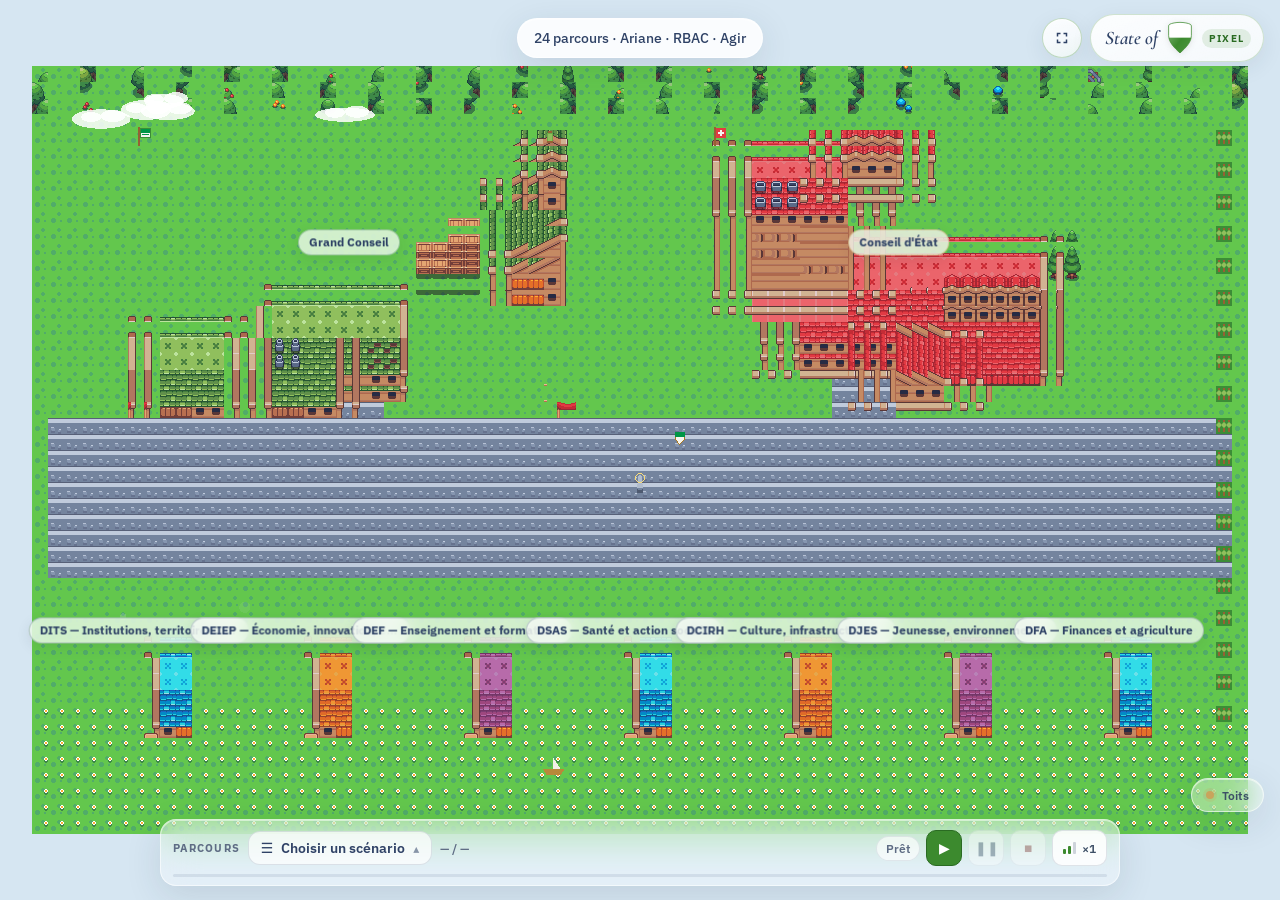
==== pixel/index.html @ 64fe31a9 "feat: State of VD Sunnyside fork — dual-LOD compose + UX customs Fork conceptuel du projet principal" ====
<!DOCTYPE html>
<html lang="fr">
<head>
  <meta charset="utf-8" />
  <meta name="viewport" content="width=device-width, initial-scale=1" />
  <meta http-equiv="Cache-Control" content="no-store, no-cache, must-revalidate, max-age=0" />
  <title>State of — Place du Château (pixel)</title>
  <meta name="description" content="Simulation institutionnelle vaudoise — plan d’architecte pixel, UX Mode Parcours." />
  <meta name="theme-color" content="#d6e6f2" />
  <link rel="icon" href="assets/blason-vaud.svg" type="image/svg+xml" />
  <link rel="preconnect" href="https://fonts.googleapis.com" />
  <link rel="preconnect" href="https://fonts.gstatic.com" crossorigin />
  <link href="https://fonts.googleapis.com/css2?family=Cormorant+Garamond:ital,wght@0,500;0,600;1,500;1,600&family=IBM+Plex+Sans:wght@400;500;600&display=swap" rel="stylesheet" />
  <link rel="stylesheet" href="style.css" />
</head>
<body>
  <div id="sovd-root" class="sovd-root">
    <div id="boot" class="boot" aria-live="polite">
      <div class="boot__inner">
        <img src="assets/blason-vaud.svg" width="44" height="52" alt="" />
        <p class="boot__title"><em>State of</em> <span>pixel</span></p>
        <p class="boot__sub" id="boot-sub">Place du Château · plan d’architecte animé</p>
        <p class="boot__hint" id="boot-hint">Chargement des modules…</p>
        <div class="boot__bar" id="boot-bar"><i></i></div>
      </div>
    </div>

    <div id="game-host" class="game-host" aria-label="Carte interactive"></div>

    <!-- Chrome haut-droite (glass) -->
    <div id="sovd-chrome" class="chrome" role="group" aria-label="State of">
      <button type="button" id="sovd-fs" class="chrome-btn" title="Plein écran" aria-label="Plein écran" aria-pressed="false">
        <svg viewBox="0 0 24 24" width="18" height="18" aria-hidden="true"><path fill="currentColor" d="M7 14H5v5h5v-2H7v-3zm-2-4h2V7h3V5H5v5zm12 7h-3v2h5v-5h-2v3zM14 5v2h3v3h2V5h-5z"/></svg>
      </button>
      <div class="brand" title="State of — Canton de Vaud">
        <em>State of</em>
        <img src="assets/blason-vaud.svg" width="28" height="34" alt="" draggable="false" />
        <span class="brand__tag">pixel</span>
      </div>
    </div>

    <!-- LOD chip -->
    <div id="lod-chip" class="lod-chip" aria-live="polite" title="Niveau de détail selon le zoom">
      <span class="lod-chip__dot" aria-hidden="true"></span>
      <span id="lod-label">Toits</span>
    </div>

    <!-- Fiche contextuelle (hover/clic) — glass -->
    <div id="inspector" class="inspector" hidden>
      <button type="button" class="inspector__close" id="inspector-close" aria-label="Fermer">×</button>
      <div class="inspector__badge" id="inspector-badge"></div>
      <h2 id="inspector-title" class="inspector__title"></h2>
      <p id="inspector-sub" class="inspector__sub"></p>
      <p id="inspector-body" class="inspector__body"></p>
      <ul id="inspector-rooms" class="inspector__rooms" hidden></ul>
    </div>

    <!-- Card étape (près du bas, au-dessus de la barre) -->
    <div id="step-card" class="step-card" hidden>
      <div class="step-card__kicker" id="step-kicker">Étape</div>
      <h2 id="step-title" class="step-card__title">—</h2>
      <p id="step-body" class="step-card__body"></p>
      <div class="step-card__timer" aria-hidden="true">
        <svg viewBox="0 0 36 36"><circle cx="18" cy="18" r="15" class="ring-bg"/><circle cx="18" cy="18" r="15" class="ring-fg" id="step-ring"/></svg>
      </div>
    </div>

    <!-- Mode Parcours — barre bas glass + drawer (aligné main) -->
    <div id="flow-hud" class="flow-hud" role="region" aria-label="Mode Parcours">
      <div class="sp-bar" role="toolbar" aria-label="Parcours">
        <div class="sp-bar-left">
          <span class="sp-scen-kicker">Parcours</span>
          <button type="button" class="sp-drawer-btn" id="sp-drawer-btn" aria-expanded="false" aria-controls="sp-drawer" title="Choisir un scénario">
            <span class="sp-drawer-ico" aria-hidden="true">☰</span>
            <span class="sp-scen-label" id="sp-scen-label">Choisir un scénario</span>
            <span class="sp-chev" aria-hidden="true">▴</span>
          </button>
          <span class="sp-step-count" id="sp-step-count" title="Étape courante">— / —</span>
        </div>
        <div class="sp-bar-right">
          <div class="sp-transport" role="group" aria-label="Lecture">
            <span class="sp-state-pill" id="sp-state-pill" aria-live="polite">Prêt</span>
            <button type="button" id="sp-play" class="sp-btn primary" title="Lecture">▶</button>
            <button type="button" id="sp-pause" class="sp-btn" title="Pause" disabled>❚❚</button>
            <button type="button" id="sp-stop" class="sp-btn stop" title="Arrêter" disabled>■</button>
            <button type="button" id="sp-speed" class="sp-speed-btn" title="Vitesse ×1" data-speed-i="1">
              <span class="sp-speed-bars" aria-hidden="true"><i class="on"></i><i class="on"></i><i></i></span>
              <span class="sp-speed-lab">×1</span>
            </button>
          </div>
        </div>
      </div>
      <div class="sp-rail" aria-hidden="true"><i id="sp-fill"></i></div>
      <div class="sp-drawer-stack" id="sp-drawer-stack" hidden>
        <div class="sp-drawer" id="sp-drawer" role="dialog" aria-label="Scénarios" tabindex="-1">
          <div class="sp-drawer-head">
            <span>Scénarios · par entrée</span>
            <button type="button" class="sp-drawer-close" id="sp-drawer-close" title="Fermer">✕</button>
          </div>
          <div class="sp-drawer-list" id="sp-picker"></div>
          <p class="sp-drawer-hint">24 parcours (catalogue main) · molette = plans · clic = fiche RBAC</p>
        </div>
      </div>
    </div>

    <div id="toast" class="toast" hidden></div>
  </div>

  <script src="vendor/pixi.min.js"></script>
  <script type="module">
    // Import dynamique : toute erreur de graphe de modules s'affiche sur le boot
    // (sinon écran figé « Place du Château… » sans message).
    const sub = document.getElementById("boot-sub");
    const hint = document.getElementById("boot-hint");
    const bar = document.getElementById("boot-bar");
    try {
      await import("./app.js");
    } catch (e) {
      console.error("[pixel] load failed", e);
      if (bar) bar.hidden = true;
      if (sub) {
        sub.textContent = "Erreur de chargement";
        sub.classList.add("is-error");
      }
      if (hint) {
        hint.classList.add("is-error");
        const msg = (e && (e.message || String(e))) || "module inconnu";
        const wrongServer =
          /Failed to fetch|404|error loading dynamically imported module|NetworkError/i.test(
            msg
          );
        hint.innerHTML = wrongServer
          ? `<strong>Modules métier inaccessibles.</strong><br/>
             Relancez depuis le dossier pixel&nbsp;:<br/>
             <code>python serve.py 8771</code><br/>
             puis ouvrez<br/>
             <code>http://127.0.0.1:8771/pixel/</code><br/>
             <span class="boot__detail">${msg}</span>`
          : `<span class="boot__detail">${msg}</span><br/>Voir la console (F12).`;
      }
    }
  </script>
</body>
</html>
---- pixel/style.css ----
/* State of VD Pixel — glass HUD (aligné main Mode Parcours) */
:root {
  --ink: #2f4266;
  --ink-soft: #3d4f66;
  --muted: #5e6c84;
  --green: #3c8a2e;
  --green-deep: #2a6b22;
  --gold: #c9a45c;
  --glass: rgba(255, 255, 255, 0.38);
  --glass-border: rgba(255, 255, 255, 0.58);
  --glass-shadow: 0 10px 36px rgba(36, 48, 63, 0.12),
    inset 0 1px 0 rgba(255, 255, 255, 0.5);
  --radius: 16px;
  --font: "IBM Plex Sans", "Segoe UI", system-ui, sans-serif;
  --display: "Cormorant Garamond", Georgia, serif;
  --ease: cubic-bezier(0.22, 1, 0.36, 1);
  --ease-out: cubic-bezier(0.16, 1, 0.3, 1);
}

*,
*::before,
*::after {
  box-sizing: border-box;
}

html,
body {
  margin: 0;
  height: 100%;
  overflow: hidden;
  font-family: var(--font);
  color: var(--ink);
  background: #d6e6f2;
}

.sovd-root {
  position: relative;
  width: 100%;
  height: 100%;
  overflow: hidden;
  background: #d6e6f2;
  isolation: isolate;
}
.sovd-root.is-fs-fake,
.sovd-root:fullscreen {
  position: fixed;
  inset: 0;
  z-index: 9999;
  width: 100vw !important;
  height: 100vh !important;
}

.game-host {
  position: absolute;
  inset: 0;
  z-index: 1;
}
.game-host canvas {
  display: block;
  width: 100% !important;
  height: 100% !important;
  image-rendering: pixelated;
  image-rendering: crisp-edges;
}

/* ── Boot ── */
.boot {
  position: absolute;
  inset: 0;
  z-index: 50;
  display: grid;
  place-items: center;
  background: linear-gradient(160deg, #e8f1f8 0%, #d6e6f2 55%, #c8dcec 100%);
  transition: opacity 0.7s var(--ease), visibility 0.7s;
}
.boot.is-done {
  opacity: 0;
  visibility: hidden;
  pointer-events: none;
}
.boot__inner {
  text-align: center;
  color: var(--ink);
}
.boot__inner img {
  filter: drop-shadow(0 4px 12px rgba(60, 138, 46, 0.2));
  margin-bottom: 12px;
}
.boot__title {
  margin: 0;
  font-size: 1.75rem;
  letter-spacing: 0.02em;
}
.boot__title em {
  font-family: var(--display);
  font-style: italic;
  font-weight: 600;
}
.boot__title span {
  margin-left: 8px;
  font-size: 0.7rem;
  font-weight: 600;
  letter-spacing: 0.14em;
  text-transform: uppercase;
  color: var(--green-deep);
  vertical-align: middle;
  border: 1px solid rgba(60, 138, 46, 0.35);
  padding: 3px 8px;
  border-radius: 999px;
  background: rgba(255, 255, 255, 0.55);
}
.boot__sub {
  margin: 8px 0 12px;
  color: var(--muted);
}
.boot__sub.is-error {
  color: #8a3a3a;
  font-weight: 700;
}
.boot__hint {
  margin: 0 0 16px;
  font-size: 0.8rem;
  color: var(--muted);
  line-height: 1.45;
  max-width: 360px;
  margin-left: auto;
  margin-right: auto;
}
.boot__hint.is-error {
  color: #5c3a3a;
  background: rgba(253, 236, 234, 0.9);
  border: 1px solid rgba(138, 58, 58, 0.2);
  border-radius: 12px;
  padding: 12px 14px;
  text-align: left;
}
.boot__hint code {
  display: inline-block;
  font-size: 0.72rem;
  background: rgba(255, 255, 255, 0.8);
  padding: 2px 6px;
  border-radius: 4px;
  margin: 2px 0;
}
.boot__detail {
  display: block;
  margin-top: 8px;
  font-size: 0.7rem;
  opacity: 0.85;
  word-break: break-word;
}
.boot__bar {
  width: 160px;
  height: 3px;
  margin: 0 auto;
  border-radius: 99px;
  background: rgba(47, 66, 102, 0.1);
  overflow: hidden;
}
.boot__bar i {
  display: block;
  height: 100%;
  width: 40%;
  background: linear-gradient(90deg, var(--green), var(--gold));
  border-radius: 99px;
  animation: bootSlide 1.1s var(--ease) infinite;
}
@keyframes bootSlide {
  0% { transform: translateX(-100%); }
  100% { transform: translateX(350%); }
}

/* ── Chrome glass ── */
.chrome {
  position: absolute;
  top: 14px;
  right: 16px;
  z-index: 30;
  display: flex;
  align-items: center;
  gap: 8px;
  pointer-events: none;
}
.chrome > * {
  pointer-events: auto;
}
.chrome-btn {
  width: 40px;
  height: 40px;
  border-radius: 999px;
  border: 1px solid rgba(60, 138, 46, 0.28);
  background: linear-gradient(
    160deg,
    rgba(255, 255, 255, 0.92) 0%,
    rgba(255, 255, 255, 0.78) 50%,
    rgba(244, 250, 244, 0.72) 100%
  );
  color: var(--ink);
  display: grid;
  place-items: center;
  cursor: pointer;
  box-shadow: 0 6px 22px rgba(36, 48, 63, 0.08),
    inset 0 1px 0 rgba(255, 255, 255, 0.95);
  backdrop-filter: blur(12px) saturate(1.1);
  -webkit-backdrop-filter: blur(12px) saturate(1.1);
  transition: transform 0.2s var(--ease), border-color 0.2s;
}
.chrome-btn:hover {
  transform: scale(1.05);
  border-color: rgba(60, 138, 46, 0.45);
}
.brand {
  display: inline-flex;
  align-items: center;
  gap: 8px;
  padding: 6px 12px 6px 14px;
  border-radius: 999px;
  background: linear-gradient(
    160deg,
    rgba(255, 255, 255, 0.92),
    rgba(255, 255, 255, 0.75)
  );
  border: 1px solid rgba(60, 138, 46, 0.22);
  box-shadow: 0 6px 22px rgba(36, 48, 63, 0.08);
  backdrop-filter: blur(12px);
  -webkit-backdrop-filter: blur(12px);
  color: var(--ink);
}
.brand em {
  font-family: var(--display);
  font-style: italic;
  font-weight: 600;
  font-size: 1.2rem;
}
.brand img {
  display: block;
  filter: drop-shadow(0 1px 3px rgba(0, 0, 0, 0.1));
}
.brand__tag {
  font-size: 0.62rem;
  font-weight: 700;
  letter-spacing: 0.12em;
  text-transform: uppercase;
  color: var(--green-deep);
  background: rgba(60, 138, 46, 0.12);
  padding: 3px 7px;
  border-radius: 999px;
}

/* ── LOD chip ── */
.lod-chip {
  position: absolute;
  right: 16px;
  bottom: 88px;
  z-index: 20;
  display: inline-flex;
  align-items: center;
  gap: 8px;
  padding: 8px 14px;
  border-radius: 999px;
  background: var(--glass);
  border: 1px solid var(--glass-border);
  box-shadow: var(--glass-shadow);
  backdrop-filter: blur(14px) saturate(1.15);
  -webkit-backdrop-filter: blur(14px) saturate(1.15);
  font-size: 0.78rem;
  font-weight: 600;
  color: var(--ink-soft);
  pointer-events: none;
  letter-spacing: 0.02em;
  transition: background 0.25s, border-color 0.25s, color 0.25s;
}
.lod-chip__dot {
  width: 8px;
  height: 8px;
  border-radius: 50%;
  background: var(--gold);
  box-shadow: 0 0 0 3px rgba(201, 164, 92, 0.22);
}
.lod-chip.is-plans {
  color: var(--green-deep);
  border-color: rgba(60, 138, 46, 0.35);
  background: rgba(236, 248, 232, 0.72);
}
.lod-chip.is-plans .lod-chip__dot {
  background: var(--green);
  box-shadow: 0 0 0 3px rgba(60, 138, 46, 0.22);
}
.lod-chip.is-blend .lod-chip__dot {
  background: linear-gradient(135deg, var(--gold), var(--green));
}

/* ── Mode Parcours — barre bas glass ── */
.flow-hud {
  position: absolute;
  left: 50%;
  bottom: 14px;
  transform: translateX(-50%);
  z-index: 25;
  width: min(960px, calc(100vw - 28px));
  padding: 10px 12px 8px;
  border-radius: var(--radius);
  background: rgba(255, 255, 255, 0.36);
  backdrop-filter: blur(18px) saturate(1.2);
  -webkit-backdrop-filter: blur(18px) saturate(1.2);
  border: 1px solid rgba(255, 255, 255, 0.58);
  box-shadow: var(--glass-shadow);
  color: var(--ink);
  pointer-events: auto;
  /* visible : le drawer s'ouvre AU-DESSUS (absolute bottom:100%) */
  overflow: visible;
  animation: panelIn 0.55s var(--ease-out) both;
  animation-delay: 0.35s;
}
/* Drawer ouvert → barre + stack au-dessus des autres panels */
#sovd-root.sovd-drawer-open .flow-hud {
  z-index: 55;
}
@keyframes panelIn {
  from {
    opacity: 0;
    transform: translateX(-50%) translateY(14px);
  }
  to {
    opacity: 1;
    transform: translateX(-50%) translateY(0);
  }
}

.sp-bar {
  display: flex;
  align-items: center;
  justify-content: space-between;
  gap: 12px;
  flex-wrap: wrap;
}
.sp-bar-left,
.sp-bar-right {
  display: flex;
  align-items: center;
  gap: 8px;
  min-width: 0;
}
.sp-scen-kicker {
  font-size: 0.68rem;
  font-weight: 700;
  letter-spacing: 0.1em;
  text-transform: uppercase;
  color: var(--muted);
}
.sp-drawer-btn {
  display: inline-flex;
  align-items: center;
  gap: 8px;
  max-width: min(360px, 42vw);
  padding: 7px 12px;
  border-radius: 12px;
  border: 1px solid rgba(47, 66, 102, 0.14);
  background: rgba(255, 255, 255, 0.72);
  color: inherit;
  font: inherit;
  font-weight: 600;
  font-size: 0.88rem;
  cursor: pointer;
  transition: border-color 0.15s, box-shadow 0.15s;
}
.sp-drawer-btn:hover,
.sp-drawer-btn[aria-expanded="true"] {
  border-color: rgba(60, 138, 46, 0.4);
  box-shadow: 0 4px 14px rgba(36, 48, 63, 0.08);
}
.sp-scen-label {
  overflow: hidden;
  text-overflow: ellipsis;
  white-space: nowrap;
}
.sp-chev {
  opacity: 0.55;
  font-size: 0.75rem;
  display: inline-block;
  transition: transform 0.18s ease;
}
.sp-drawer-btn[aria-expanded="true"] .sp-chev {
  transform: rotate(180deg);
}
.sp-step-count {
  font-variant-numeric: tabular-nums;
  font-size: 0.78rem;
  font-weight: 600;
  color: var(--muted);
  min-width: 3.2rem;
}

.sp-transport {
  display: flex;
  align-items: center;
  gap: 6px;
}
.sp-state-pill {
  font-size: 0.72rem;
  font-weight: 600;
  padding: 4px 9px;
  border-radius: 999px;
  background: rgba(255, 255, 255, 0.65);
  color: var(--muted);
  border: 1px solid rgba(47, 66, 102, 0.1);
}
.sp-state-pill[data-state="play"],
.sp-state-pill[data-state="step"] {
  color: var(--green-deep);
  background: rgba(60, 138, 46, 0.12);
  border-color: rgba(60, 138, 46, 0.22);
}
.sp-state-pill[data-state="pause"] {
  color: #8a6a20;
  background: rgba(201, 164, 92, 0.18);
}
.sp-state-pill[data-state="done"] {
  color: var(--ink);
  background: rgba(47, 66, 102, 0.08);
}

.sp-btn {
  width: 36px;
  height: 36px;
  border-radius: 10px;
  border: 1px solid rgba(47, 66, 102, 0.14);
  background: rgba(255, 255, 255, 0.88);
  color: var(--ink-soft);
  cursor: pointer;
  font-size: 0.85rem;
  transition: transform 0.15s, background 0.15s;
}
.sp-btn:hover:not(:disabled) {
  transform: scale(1.05);
}
.sp-btn:disabled {
  opacity: 0.4;
  cursor: default;
}
.sp-btn.primary {
  background: var(--green);
  border-color: var(--green-deep);
  color: #fff;
}
.sp-btn.stop {
  color: #8a3a3a;
}

.sp-speed-btn {
  display: inline-flex;
  align-items: center;
  gap: 6px;
  height: 36px;
  padding: 0 10px;
  border-radius: 10px;
  border: 1px solid rgba(47, 66, 102, 0.14);
  background: rgba(255, 255, 255, 0.88);
  color: var(--ink-soft);
  cursor: pointer;
  font: inherit;
  font-size: 0.75rem;
  font-weight: 600;
}
.sp-speed-bars {
  display: inline-flex;
  align-items: flex-end;
  gap: 2px;
  height: 12px;
}
.sp-speed-bars i {
  display: block;
  width: 3px;
  background: rgba(47, 66, 102, 0.22);
  border-radius: 1px;
}
.sp-speed-bars i:nth-child(1) { height: 5px; }
.sp-speed-bars i:nth-child(2) { height: 8px; }
.sp-speed-bars i:nth-child(3) { height: 12px; }
.sp-speed-bars i.on {
  background: var(--green);
}

.sp-rail {
  margin-top: 8px;
  height: 3px;
  border-radius: 99px;
  background: rgba(47, 66, 102, 0.1);
  overflow: hidden;
}
.sp-rail i {
  display: block;
  height: 100%;
  width: 0%;
  background: linear-gradient(90deg, var(--green), var(--gold));
  border-radius: 99px;
  transition: width 0.25s var(--ease);
}

/* Drawer scénarios — s'ouvre AU-DESSUS de la barre (iso main) */
.sp-drawer-stack {
  position: absolute;
  left: 12px;
  right: auto;
  bottom: calc(100% + 8px);
  top: auto;
  margin: 0;
  display: none;
  flex-direction: row;
  flex-wrap: nowrap;
  align-items: flex-end;
  gap: 0;
  z-index: 2;
  max-width: min(640px, calc(100vw - 28px));
  pointer-events: auto;
  animation: sp-drawer-up 0.22s cubic-bezier(0.22, 1, 0.36, 1);
}
.sp-drawer-stack:not([hidden]) {
  display: flex;
}
.sp-drawer-stack[hidden] {
  display: none !important;
}
@keyframes sp-drawer-up {
  from {
    opacity: 0;
    transform: translateY(10px);
  }
  to {
    opacity: 1;
    transform: translateY(0);
  }
}
.sp-drawer {
  position: relative;
  flex: 0 0 auto;
  width: min(300px, calc(100vw - 40px));
  max-height: min(70vh, 520px);
  overflow: auto;
  overflow-x: hidden;
  border-radius: 14px;
  background: rgba(237, 232, 220, 0.96);
  border: 1px solid rgba(255, 255, 255, 0.6);
  box-shadow: 0 12px 36px rgba(36, 48, 63, 0.16);
  backdrop-filter: blur(14px);
  -webkit-backdrop-filter: blur(14px);
  padding: 10px 12px 12px;
  margin-right: 10px;
  scrollbar-width: thin;
  pointer-events: auto;
}
.sp-drawer-head {
  display: flex;
  align-items: center;
  justify-content: space-between;
  font-size: 0.72rem;
  font-weight: 700;
  letter-spacing: 0.06em;
  text-transform: uppercase;
  color: var(--muted);
  margin-bottom: 8px;
}
.sp-drawer-close {
  border: 0;
  background: transparent;
  font-size: 1rem;
  color: var(--muted);
  cursor: pointer;
  line-height: 1;
}
.sp-entry-group {
  margin-bottom: 10px;
}
.sp-entry-h {
  display: flex;
  flex-wrap: wrap;
  align-items: baseline;
  gap: 8px;
  margin: 6px 2px 4px;
}
.sp-entry-tag {
  font-size: 0.7rem;
  font-weight: 700;
  letter-spacing: 0.08em;
  text-transform: uppercase;
  color: var(--green-deep);
}
.sp-entry-hint {
  font-size: 0.72rem;
  color: var(--muted);
}
.sp-scen {
  display: flex;
  align-items: center;
  justify-content: space-between;
  gap: 10px;
  width: 100%;
  text-align: left;
  border: 1px solid rgba(47, 66, 102, 0.1);
  background: rgba(255, 255, 255, 0.75);
  border-radius: 11px;
  padding: 9px 12px;
  margin: 4px 0;
  cursor: pointer;
  font: inherit;
  color: inherit;
  transition: border-color 0.15s, transform 0.15s, box-shadow 0.15s;
}
.sp-scen:hover {
  transform: translateY(-1px);
  border-color: rgba(60, 138, 46, 0.35);
  box-shadow: 0 4px 14px rgba(36, 48, 63, 0.06);
}
.sp-scen.is-active {
  border-color: var(--green);
  background: linear-gradient(
    135deg,
    rgba(60, 138, 46, 0.1),
    rgba(255, 255, 255, 0.9)
  );
  box-shadow: 0 0 0 1px rgba(60, 138, 46, 0.15);
}
.sp-scen-name {
  font-weight: 600;
  font-size: 0.9rem;
}
.sp-scen-meta {
  display: block;
  font-size: 0.72rem;
  color: var(--muted);
  font-weight: 400;
  margin-top: 2px;
}
.sp-scen-steps {
  flex-shrink: 0;
  font-size: 0.7rem;
  font-weight: 600;
  color: var(--muted);
  background: rgba(47, 66, 102, 0.06);
  padding: 3px 7px;
  border-radius: 999px;
}
.sp-drawer-hint {
  margin: 8px 2px 0;
  font-size: 0.7rem;
  color: var(--muted);
}

/* Tip légal à droite du drawer (même stack au-dessus de la barre) */
.sp-scen-tip {
  flex: 0 0 auto;
  width: min(280px, 36vw);
  max-height: min(70vh, 520px);
  overflow: auto;
  padding: 12px 14px;
  border-radius: 14px;
  background: rgba(237, 232, 220, 0.96);
  border: 1px solid rgba(255, 255, 255, 0.65);
  box-shadow: 0 12px 36px rgba(36, 48, 63, 0.14);
  font-size: 0.8rem;
  line-height: 1.45;
  margin-bottom: 0;
  color: var(--ink);
}
.sp-tip-title {
  font-weight: 800;
  font-size: 0.9rem;
  margin-bottom: 6px;
}
.sp-tip-sum {
  margin: 0 0 10px;
}
.sp-tip-cond,
.sp-tip-legal {
  margin: 6px 0 0;
  font-size: 0.75rem;
}
.sp-tip-cond span:first-child,
.sp-tip-legal span:first-child {
  display: block;
  font-size: 0.65rem;
  font-weight: 800;
  letter-spacing: 0.06em;
  text-transform: uppercase;
  color: var(--muted);
  margin-bottom: 3px;
}
.sp-tip-legal a {
  color: var(--green-deep);
  font-weight: 700;
  text-decoration: none;
}
.sp-tip-legal a:hover {
  text-decoration: underline;
}
.step-card__legal {
  margin: 8px 16px 0;
  padding-top: 8px;
  border-top: 1px solid rgba(47, 66, 102, 0.1);
  font-size: 0.72rem;
  font-weight: 600;
  color: #5e6c84;
  line-height: 1.35;
}
.step-card__legal[hidden] {
  display: none !important;
}
.step-card.has-choice {
  border-color: rgba(201, 162, 39, 0.45);
}
.step-card.is-awaiting {
  box-shadow:
    0 12px 36px rgba(16, 24, 40, 0.14),
    0 0 0 2px rgba(201, 162, 39, 0.22);
}
.step-branch__banner {
  display: flex;
  align-items: center;
  gap: 8px;
  margin: 0 0 8px;
  padding: 7px 10px;
  border-radius: 10px;
  background: rgba(255, 214, 102, 0.35);
  border: 1px solid rgba(201, 162, 39, 0.4);
  font-size: 0.75rem;
  font-weight: 700;
  color: #5a3a08;
}
.step-branch {
  margin-top: 12px;
  padding-top: 10px;
  border-top: 1px solid rgba(47, 66, 102, 0.1);
}
.step-branch__hint {
  margin: 0 0 8px;
  font-size: 0.75rem;
  color: var(--muted);
  font-weight: 600;
}
.step-branch__btns {
  display: flex;
  flex-wrap: wrap;
  gap: 8px;
}
.step-branch__ok,
.step-branch__ko {
  border-radius: 10px;
  border: 1px solid rgba(47, 66, 102, 0.15);
  padding: 8px 12px;
  font: inherit;
  font-size: 0.8rem;
  font-weight: 700;
  cursor: pointer;
}
.step-branch__ok {
  background: var(--green);
  color: #fff;
  border-color: var(--green-deep);
}
.step-branch__ko {
  background: rgba(255, 255, 255, 0.9);
  color: #8a3a3a;
}
@media (max-width: 720px) {
  .sp-drawer-stack:not([hidden]) {
    flex-direction: column;
    align-items: stretch;
    left: 8px;
    right: 8px;
    max-width: none;
  }
  .sp-drawer {
    width: 100%;
    max-width: none;
    margin-right: 0;
    margin-bottom: 8px;
  }
  .sp-scen-tip {
    width: 100%;
    max-width: none;
  }
}

/* ── Inspector glass ── */
.inspector {
  position: absolute;
  top: 72px;
  right: 16px;
  z-index: 24;
  width: min(300px, calc(100vw - 32px));
  padding: 16px 18px 14px;
  border-radius: 16px;
  background: rgba(255, 252, 246, 0.88);
  border: 1px solid rgba(255, 255, 255, 0.65);
  box-shadow: var(--glass-shadow);
  backdrop-filter: blur(16px) saturate(1.15);
  -webkit-backdrop-filter: blur(16px) saturate(1.15);
  animation: pinIn 0.32s var(--ease-out);
}
@keyframes pinIn {
  from {
    opacity: 0;
    transform: translateY(-8px);
  }
}
.inspector__close {
  position: absolute;
  top: 8px;
  right: 10px;
  border: 0;
  background: transparent;
  font-size: 1.25rem;
  color: var(--muted);
  cursor: pointer;
  line-height: 1;
}
.inspector__badge {
  display: inline-block;
  font-size: 0.65rem;
  font-weight: 700;
  letter-spacing: 0.1em;
  text-transform: uppercase;
  color: #fff;
  background: #2f4266;
  padding: 3px 8px;
  border-radius: 999px;
  margin-bottom: 8px;
}
.inspector__title {
  margin: 0 0 4px;
  font-family: var(--display);
  font-size: 1.25rem;
  font-weight: 600;
  line-height: 1.2;
  padding-right: 18px;
}
.inspector__sub {
  margin: 0 0 8px;
  font-size: 0.8rem;
  color: var(--muted);
  line-height: 1.35;
}
.inspector__body {
  margin: 0;
  font-size: 0.85rem;
  color: var(--ink-soft);
  line-height: 1.45;
}
.inspector__rooms {
  margin: 10px 0 0;
  padding: 0;
  list-style: none;
  border-top: 1px solid rgba(47, 66, 102, 0.08);
  padding-top: 8px;
}
.inspector__rooms li {
  font-size: 0.78rem;
  color: var(--ink-soft);
  padding: 4px 0;
  border-bottom: 1px solid rgba(47, 66, 102, 0.05);
}
.inspector__rooms li strong {
  display: block;
  color: var(--ink);
  font-weight: 600;
  font-size: 0.8rem;
}

/* ── Step card ── */
.step-card {
  position: absolute;
  /* left/top posés en JS près de la salle — fallback centre bas */
  left: 50%;
  bottom: 128px;
  top: auto;
  right: auto;
  z-index: 27;
  width: min(300px, calc(100vw - 48px));
  max-height: min(58vh, 420px);
  overflow-y: auto;
  transform: none;
  background: rgba(255, 252, 246, 0.94);
  backdrop-filter: blur(14px);
  -webkit-backdrop-filter: blur(14px);
  border: 1px solid rgba(255, 255, 255, 0.6);
  border-radius: 16px;
  box-shadow: 0 12px 36px rgba(16, 24, 40, 0.14);
  padding: 14px 48px 14px 16px;
  opacity: 0;
  pointer-events: none;
  transition: opacity 0.25s var(--ease), left 0.28s cubic-bezier(0.22, 1, 0.36, 1),
    top 0.28s cubic-bezier(0.22, 1, 0.36, 1);
  scrollbar-width: thin;
}
.step-card.is-on {
  opacity: 1;
  pointer-events: auto;
}
.step-card[hidden] {
  display: none !important;
}
.step-card__kicker {
  font-size: 0.68rem;
  font-weight: 700;
  letter-spacing: 0.12em;
  text-transform: uppercase;
  color: var(--green-deep);
  margin-bottom: 4px;
}
.step-card__title {
  margin: 0 0 6px;
  font-family: var(--display);
  font-size: 1.3rem;
  font-weight: 600;
  line-height: 1.2;
}
.step-card__body {
  margin: 0;
  font-size: 0.88rem;
  color: var(--ink-soft);
  line-height: 1.45;
}
.step-card__timer {
  position: absolute;
  top: 14px;
  right: 12px;
  width: 32px;
  height: 32px;
}
.step-card__timer svg {
  width: 100%;
  height: 100%;
  transform: rotate(-90deg);
}
.ring-bg {
  fill: none;
  stroke: rgba(47, 66, 102, 0.1);
  stroke-width: 3;
}
.ring-fg {
  fill: none;
  stroke: var(--green);
  stroke-width: 3;
  stroke-linecap: round;
  stroke-dasharray: 94.2;
  stroke-dashoffset: 0;
  transition: stroke-dashoffset 0.1s linear;
}

/* ── Toast ── */
.toast {
  position: absolute;
  left: 50%;
  top: 18px;
  transform: translateX(-50%);
  z-index: 40;
  padding: 10px 16px;
  border-radius: 999px;
  background: rgba(255, 255, 255, 0.88);
  border: 1px solid rgba(255, 255, 255, 0.7);
  box-shadow: var(--glass-shadow);
  backdrop-filter: blur(12px);
  font-size: 0.85rem;
  font-weight: 500;
  color: var(--ink);
}

/* ── Floating map labels (glass chips) ── */
.label-layer {
  position: absolute;
  inset: 0;
  z-index: 12;
  pointer-events: none;
  overflow: hidden;
}
.map-label {
  position: absolute;
  left: 0;
  top: 0;
  will-change: transform;
  max-width: min(220px, 40vw);
  pointer-events: none;
}
.map-label__text {
  display: inline-block;
  padding: 4px 10px;
  border-radius: 999px;
  font-size: 0.72rem;
  font-weight: 600;
  line-height: 1.25;
  color: var(--ink);
  background: rgba(255, 255, 255, 0.72);
  border: 1px solid rgba(255, 255, 255, 0.7);
  box-shadow: 0 4px 14px rgba(36, 48, 63, 0.1);
  backdrop-filter: blur(10px) saturate(1.15);
  -webkit-backdrop-filter: blur(10px) saturate(1.15);
  white-space: nowrap;
  overflow: hidden;
  text-overflow: ellipsis;
  max-width: 100%;
}
.map-label.is-site .map-label__text {
  font-size: 0.78rem;
  font-weight: 700;
}
.map-label.is-room .map-label__text {
  font-size: 0.68rem;
  background: rgba(255, 252, 246, 0.78);
  color: var(--ink-soft);
}
.map-label[data-site-kind="parlement"] .map-label__text,
.map-label[data-id="parlement"] .map-label__text {
  border-color: rgba(62, 122, 82, 0.35);
}
.map-label[data-site-kind="chateau"] .map-label__text,
.map-label[data-id="chateau"] .map-label__text {
  border-color: rgba(201, 164, 92, 0.45);
}
.map-label[data-site-kind="department"] .map-label__text {
  border-color: rgba(92, 110, 138, 0.35);
}

/* ── Context modal glass ── */
.ctx-modal {
  position: absolute;
  /* left/top posés en JS (placement focale) — fallback coin haut-droit */
  top: 72px;
  right: 16px;
  left: auto;
  bottom: auto;
  z-index: 48;
  width: min(300px, calc(100% - 24px));
  max-height: min(70%, calc(100% - 24px));
  overflow: auto;
  padding: 0 0 12px;
  border-radius: 16px;
  background: rgba(237, 232, 220, 0.78);
  border: 1px solid rgba(255, 255, 255, 0.55);
  box-shadow:
    0 10px 36px rgba(36, 48, 63, 0.14),
    inset 0 1px 0 rgba(255, 255, 255, 0.45);
  backdrop-filter: blur(14px) saturate(1.15);
  -webkit-backdrop-filter: blur(14px) saturate(1.15);
  transition: left 0.28s cubic-bezier(0.22, 1, 0.36, 1),
    top 0.28s cubic-bezier(0.22, 1, 0.36, 1), opacity 0.2s ease;
  scrollbar-width: thin;
  opacity: 0;
  pointer-events: none;
  isolation: isolate;
}
.ctx-modal.is-open {
  opacity: 1;
  pointer-events: auto;
}
.ctx-modal.is-pinned {
  box-shadow:
    0 12px 40px rgba(36, 48, 63, 0.18),
    inset 0 1px 0 rgba(255, 255, 255, 0.5),
    0 0 0 1.5px rgba(47, 66, 102, 0.22);
}
.ctx-modal[hidden] {
  display: none !important;
}
.ctx-modal.is-scenario {
  border-color: rgba(60, 138, 46, 0.35);
}
.ctx-modal__close {
  position: absolute;
  top: 8px;
  right: 10px;
  z-index: 2;
  border: 0;
  background: rgba(255, 255, 255, 0.25);
  border-radius: 8px;
  width: 28px;
  height: 28px;
  font-size: 1.15rem;
  color: rgba(255, 255, 255, 0.95);
  cursor: pointer;
  line-height: 1;
}
.ctx-modal__header {
  padding: 14px 16px 12px;
  border-radius: 15px 15px 0 0;
  color: #fff;
  background: #2f4266;
}
.ctx-modal__header.ce {
  color: #4a3a17;
}
.ctx-modal__kicker {
  font-size: 0.62rem;
  font-weight: 700;
  letter-spacing: 0.12em;
  text-transform: uppercase;
  opacity: 0.85;
  margin-bottom: 4px;
}
.ctx-modal__badge {
  display: none; /* header coloré porte l'identité */
}
.ctx-modal__title {
  margin: 0 0 4px;
  font-family: var(--display);
  font-size: 1.05rem;
  font-weight: 700;
  line-height: 1.25;
  padding-right: 28px;
  color: inherit;
}
.ctx-modal__crumb {
  margin: 0;
  font-size: 0.72rem;
  font-weight: 600;
  opacity: 0.92;
  line-height: 1.35;
  color: inherit;
}
.ctx-modal.is-room-focus .ctx-modal__crumb {
  opacity: 0.78;
  font-size: 0.68rem;
}
.ctx-modal__body {
  margin: 0;
  padding: 14px 16px;
  font-size: 0.84rem;
  color: var(--ink-soft);
  line-height: 1.45;
}
.ctx-modal.is-room-focus .ctx-modal__body {
  padding: 10px 16px 12px;
  font-size: 0.8rem;
}
.ctx-modal__pin {
  margin: 0 12px 4px;
  padding: 6px 10px;
  border-radius: 8px;
  font-size: 0.68rem;
  font-weight: 700;
  letter-spacing: 0.04em;
  text-transform: uppercase;
  color: #2f4266;
  background: rgba(47, 66, 102, 0.1);
  border: 1px solid rgba(47, 66, 102, 0.14);
}
.ctx-sec {
  padding: 10px 12px;
  border-radius: 10px;
  background: rgba(255, 255, 255, 0.42);
  border: 1px solid rgba(47, 66, 102, 0.12);
  margin-bottom: 8px;
}
.ctx-sec-h {
  font-size: 0.62rem;
  font-weight: 800;
  letter-spacing: 0.06em;
  text-transform: uppercase;
  color: #2f4266;
  opacity: 0.75;
  margin-bottom: 6px;
}
.ctx-sec ul {
  margin: 0;
  padding-left: 1.1em;
  font-size: 0.78rem;
  line-height: 1.4;
}
.ctx-cadence {
  margin: 6px 0 0;
  padding: 6px 8px;
  border-radius: 8px;
  background: rgba(47, 66, 102, 0.06);
  border: 1px solid rgba(47, 66, 102, 0.1);
  font-size: 0.72rem;
  line-height: 1.35;
}
.ctx-hier {
  font-size: 0.75rem;
  font-weight: 600;
  color: var(--ink-soft);
  margin: 0 0 8px;
}
.ctx-legal a {
  color: var(--green-deep);
  font-weight: 600;
  text-decoration: none;
}
.ctx-legal a:hover {
  text-decoration: underline;
}
.ctx-modal__meta {
  margin: 0 12px 8px;
  padding: 0;
}
.ctx-pill {
  display: inline-block;
  font-size: 0.72rem;
  font-weight: 600;
  padding: 4px 10px;
  border-radius: 999px;
  background: rgba(60, 138, 46, 0.12);
  color: var(--green-deep);
  border: 1px solid rgba(60, 138, 46, 0.2);
}
.ctx-modal__list {
  margin: 0 12px 8px;
  padding: 0;
  list-style: none;
  border-top: 1px solid rgba(47, 66, 102, 0.08);
  padding-top: 8px;
}
.ctx-modal__list li {
  margin: 0;
}
.ctx-room-btn {
  display: block;
  width: 100%;
  text-align: left;
  border: 0;
  background: transparent;
  padding: 8px 4px;
  border-bottom: 1px solid rgba(47, 66, 102, 0.06);
  cursor: pointer;
  font: inherit;
  color: inherit;
  border-radius: 8px;
  transition: background 0.15s;
}
.ctx-room-btn:hover {
  background: rgba(60, 138, 46, 0.08);
}
.ctx-room-btn strong {
  display: block;
  font-size: 0.82rem;
  color: var(--ink);
  margin-bottom: 2px;
}
.ctx-room-btn span {
  font-size: 0.74rem;
  color: var(--muted);
  line-height: 1.35;
}
.ctx-list-note {
  font-size: 0.8rem;
  color: var(--ink-soft);
  padding: 6px 2px;
}
.ctx-modal__foot {
  margin: 4px 12px 0;
  padding-top: 8px;
  border-top: 1px solid rgba(47, 66, 102, 0.08);
  font-size: 0.75rem;
  color: var(--muted);
}
.ctx-foot-place {
  font-weight: 600;
  color: var(--ink-soft);
}
.ctx-rbac {
  margin-top: 8px;
  font-size: 0.74rem;
  line-height: 1.4;
  color: var(--ink-soft);
}
.ctx-rbac p {
  margin: 4px 0;
}
.ctx-rbac a {
  color: var(--green-deep);
  font-weight: 600;
  text-decoration: none;
}
.ctx-rbac a:hover {
  text-decoration: underline;
}

/* ── Flow act panel (machine de flux iso main) ── */
/* Machine de flux (FlowEngine) — hors Mode Parcours (iso main = walkthrough only).
   Masqué par défaut ; peut être réactivé pour QA en retirant [hidden]. */
.flow-act-panel {
  position: absolute;
  left: 16px;
  top: 72px;
  z-index: 26;
  width: min(300px, calc(100vw - 32px));
  padding: 12px 14px;
  border-radius: 16px;
  display: none !important; /* pas iso parcours — ne plus afficher */
  background: rgba(255, 252, 246, 0.88);
  border: 1px solid rgba(255, 255, 255, 0.7);
  box-shadow: var(--glass-shadow);
  backdrop-filter: blur(16px) saturate(1.15);
  -webkit-backdrop-filter: blur(16px) saturate(1.15);
  font-size: 0.82rem;
  color: var(--ink);
}
.flow-act-panel__head {
  display: flex;
  justify-content: space-between;
  align-items: center;
  margin-bottom: 8px;
}
.flow-act-panel__kicker {
  font-size: 0.65rem;
  font-weight: 800;
  letter-spacing: 0.1em;
  text-transform: uppercase;
  color: var(--muted);
}
.flow-act-panel__clock {
  font-variant-numeric: tabular-nums;
  font-size: 0.72rem;
  font-weight: 700;
  color: var(--green-deep);
  background: rgba(60, 138, 46, 0.1);
  padding: 3px 8px;
  border-radius: 999px;
}
.flow-act-panel__obj {
  font-weight: 700;
  color: var(--green-deep);
  margin-bottom: 6px;
  font-size: 0.8rem;
}
.flow-act-panel__next {
  margin-bottom: 8px;
  line-height: 1.4;
  color: var(--ink-soft);
}
.flow-act-panel__conflict {
  font-size: 0.72rem;
  color: #8a6a20;
  background: rgba(201, 164, 92, 0.15);
  padding: 6px 8px;
  border-radius: 8px;
  margin-bottom: 8px;
}
.flow-act-panel__actions {
  display: flex;
  flex-wrap: wrap;
  gap: 6px;
}
.flow-act-btn {
  border-radius: 8px;
  border: 1px solid rgba(47, 66, 102, 0.18);
  background: rgba(255, 255, 255, 0.9);
  color: var(--ink);
  font: inherit;
  font-size: 0.75rem;
  font-weight: 700;
  padding: 7px 10px;
  cursor: pointer;
}
.flow-act-btn.primary {
  background: var(--ink);
  color: #fff;
  border-color: var(--ink);
}
.flow-act-btn:disabled {
  opacity: 0.45;
  cursor: default;
}
.flow-act-panel__stamp {
  display: inline-block;
  margin-top: 8px;
  font-weight: 800;
  font-size: 0.75rem;
  letter-spacing: 0.04em;
  padding: 4px 10px;
  border-radius: 6px;
}
.flow-act-panel__stamp.ok {
  background: #e6f4ea;
  color: #1e6b3a;
}
.flow-act-panel__stamp.ko {
  background: #fdecea;
  color: #8a3a3a;
}
.flow-act-panel__lesson {
  margin-top: 8px;
  font-size: 0.75rem;
  color: var(--muted);
  line-height: 1.4;
}
@media (max-width: 720px) {
  .flow-act-panel {
    left: 12px;
    right: 12px;
    width: auto;
    top: auto;
    bottom: 100px;
  }
}

/* Hide legacy pin inspector if present */
#inspector[hidden] {
  display: none !important;
}

/* ── Fil d'Ariane multi-pastilles (au-dessus barre scénario) — iso main ── */
.sovd-ariane {
  position: absolute;
  z-index: 54;
  left: 50%;
  /* Au-dessus de #flow-hud (~72px) + air pour ne coller pas la barre scénario */
  bottom: 108px;
  transform: translateX(-50%);
  max-width: min(820px, calc(100% - 24px));
  display: flex;
  flex-direction: column;
  align-items: center;
  gap: 6px;
  padding: 8px 14px 10px;
  border-radius: 22px;
  background: rgba(255, 252, 247, 0.38);
  backdrop-filter: blur(16px) saturate(1.15);
  -webkit-backdrop-filter: blur(16px) saturate(1.15);
  border: 1px solid rgba(255, 255, 255, 0.55);
  box-shadow: 0 8px 28px rgba(36, 48, 63, 0.1);
  font-family: "Segoe UI", system-ui, sans-serif;
  pointer-events: auto;
}
.sovd-ariane[hidden] {
  display: none !important;
}
#sovd-root.sovd-drawer-open .sovd-ariane {
  display: none !important;
}
.sovd-ariane.is-awaiting {
  border-color: rgba(201, 162, 39, 0.65);
  box-shadow:
    0 8px 28px rgba(36, 48, 63, 0.12),
    0 0 0 3px rgba(201, 162, 39, 0.22);
}
.sovd-ariane__scenario {
  font-size: 10px;
  font-weight: 700;
  letter-spacing: 0.04em;
  text-transform: uppercase;
  color: #5e6c84;
  max-width: 90vw;
  overflow: hidden;
  text-overflow: ellipsis;
  white-space: nowrap;
  text-align: center;
}
.sovd-ariane__scenario:empty {
  display: none;
}
.sovd-ariane__label {
  font-size: 12px;
  font-weight: 700;
  color: #1e2d45;
  text-shadow: 0 0 10px rgba(255, 252, 247, 0.9);
  min-height: 1.2em;
  max-width: min(90vw, 560px);
  overflow: hidden;
  text-overflow: ellipsis;
  white-space: nowrap;
  text-align: center;
}
.sovd-ariane__label:empty {
  min-height: 0;
}
.sovd-ariane__steps {
  list-style: none;
  margin: 0;
  padding: 0;
  display: flex;
  flex-wrap: wrap;
  justify-content: center;
  gap: 5px;
  align-items: center;
}
.sovd-ariane__step {
  margin: 0;
  padding: 0;
}
.sovd-ariane__dot {
  min-width: 28px;
  height: 28px;
  border-radius: 50%;
  display: inline-flex;
  align-items: center;
  justify-content: center;
  gap: 2px;
  font-size: 12px;
  font-weight: 800;
  color: #3a4a63;
  background: rgba(255, 255, 255, 0.45);
  border: 1px solid rgba(47, 66, 102, 0.16);
  cursor: pointer;
  transition: background 0.15s ease, transform 0.15s ease, box-shadow 0.15s ease;
  padding: 0 6px;
  font-family: inherit;
  line-height: 1;
}
.sovd-ariane__n {
  line-height: 1;
}
.sovd-ariane__fork {
  font-size: 11px;
  line-height: 1;
  opacity: 0.85;
  color: #8a5a00;
}
.sovd-ariane__step.is-branch .sovd-ariane__dot {
  border-radius: 10px;
  min-width: 34px;
  padding: 0 6px 0 4px;
}
.sovd-ariane__dot:hover,
.sovd-ariane__dot:focus-visible,
.sovd-ariane__step.is-hover .sovd-ariane__dot {
  background: rgba(62, 122, 82, 0.22);
  border-color: rgba(62, 122, 82, 0.45);
  transform: scale(1.08);
  outline: none;
}
.sovd-ariane__step.is-current .sovd-ariane__dot,
.sovd-ariane__step.is-active .sovd-ariane__dot {
  background: rgba(62, 122, 82, 0.35);
  border-color: rgba(62, 122, 82, 0.55);
  color: #1e4a2c;
  box-shadow: 0 0 0 3px rgba(62, 122, 82, 0.2);
}
.sovd-ariane__step.is-done .sovd-ariane__dot {
  background: rgba(47, 66, 102, 0.14);
  color: #2f4266;
}
.sovd-ariane__step.is-awaiting .sovd-ariane__dot {
  background: rgba(255, 214, 102, 0.75);
  border-color: rgba(201, 137, 0, 0.85);
  color: #5a3a08;
  animation: sa-await-pulse 0.85s ease-in-out infinite;
  z-index: 2;
}
@keyframes sa-await-pulse {
  0%,
  100% {
    transform: scale(1);
    box-shadow: 0 0 0 2px rgba(201, 162, 39, 0.28);
  }
  50% {
    transform: scale(1.12);
    box-shadow: 0 0 0 7px rgba(201, 162, 39, 0.12);
  }
}
.sovd-ariane__await-hint {
  font-size: 11px;
  font-weight: 700;
  color: #8a5a00;
  text-align: center;
}
.sovd-ariane__await-hint[hidden] {
  display: none !important;
}
.sovd-ariane__branch-row {
  display: flex;
  flex-wrap: wrap;
  justify-content: center;
  gap: 8px;
  margin-top: 2px;
}
.sovd-ariane__branch-row[hidden] {
  display: none !important;
}
.sovd-ariane__branch-chip {
  border-radius: 999px;
  border: 1px solid rgba(47, 66, 102, 0.16);
  background: rgba(255, 255, 255, 0.72);
  color: #1e2d45;
  font: inherit;
  font-size: 12px;
  font-weight: 700;
  padding: 6px 12px;
  cursor: pointer;
  max-width: min(240px, 46vw);
  overflow: hidden;
  text-overflow: ellipsis;
  white-space: nowrap;
}
.sovd-ariane__branch-chip.accept {
  background: rgba(62, 122, 82, 0.18);
  border-color: rgba(62, 122, 82, 0.4);
  color: #1e4a2c;
}
.sovd-ariane__branch-chip.reject {
  background: rgba(180, 70, 60, 0.12);
  border-color: rgba(160, 60, 50, 0.35);
  color: #7a3a2a;
}
.sovd-ariane__branch-chip:hover {
  filter: brightness(1.06);
}
.sovd-ariane.is-end .sovd-ariane__steps,
.sovd-ariane.is-end .sovd-ariane__branch-row,
.sovd-ariane.is-end .sovd-ariane__await-hint {
  display: none !important;
}
.sovd-ariane__end-row {
  display: flex;
  flex-wrap: wrap;
  gap: 8px;
  justify-content: center;
}
.sovd-ariane__end-row[hidden] {
  display: none !important;
}
.sovd-ariane__end-btn {
  display: inline-flex;
  align-items: center;
  gap: 6px;
  border-radius: 12px;
  border: 1px solid rgba(47, 66, 102, 0.16);
  background: rgba(255, 255, 255, 0.8);
  color: #1e2d45;
  font: inherit;
  font-size: 12.5px;
  font-weight: 700;
  padding: 7px 14px;
  cursor: pointer;
}
.sovd-ariane__end-btn.replay {
  background: rgba(62, 122, 82, 0.16);
  border-color: rgba(62, 122, 82, 0.35);
  color: #1e4a2c;
}
.sovd-ariane__end-btn:hover {
  filter: brightness(1.05);
}
.sovd-ariane.is-end.outcome-success .sovd-ariane__label {
  color: #1e4a2c;
}
.sovd-ariane.is-end.outcome-reject .sovd-ariane__label {
  color: #7a3a2a;
}
@media (prefers-reduced-motion: reduce) {
  .sovd-ariane__step.is-awaiting .sovd-ariane__dot {
    animation: none;
  }
}

/* ── Pastilles n° d'étapes sur les salles (screen-space) ── */
/* Pastilles n° : sous les panels contextuels (step-card z=27, ctx z=48, ariane z=54) */
.step-badge-layer {
  position: absolute;
  inset: 0;
  pointer-events: none;
  z-index: 18;
  overflow: hidden;
}
.step-badge {
  position: absolute;
  left: 0;
  top: 0;
  min-width: 22px;
  height: 22px;
  padding: 0 6px;
  border-radius: 999px;
  display: flex;
  align-items: center;
  justify-content: center;
  font-size: 11px;
  font-weight: 800;
  font-family: "Segoe UI", system-ui, sans-serif;
  color: #fff;
  background: rgba(47, 107, 69, 0.94);
  border: 2px solid #fff;
  box-shadow: 0 2px 8px rgba(36, 48, 63, 0.28);
  transform: translate(-50%, -50%);
  white-space: nowrap;
  line-height: 1;
  will-change: transform;
}
.step-badge.is-current {
  background: rgba(212, 160, 23, 0.98);
  color: #1e2d45;
  border-color: #fff;
  box-shadow: 0 0 0 3px rgba(212, 160, 23, 0.35), 0 2px 10px rgba(36, 48, 63, 0.3);
  min-width: 24px;
  height: 24px;
  font-size: 12px;
}
.step-badge.is-done {
  background: rgba(58, 79, 110, 0.72);
  border-width: 1.5px;
  opacity: 0.9;
}
.step-badge[hidden] {
  display: none !important;
}
@media (prefers-reduced-motion: reduce) {
  .sovd-ariane__dot {
    transition: none;
  }
}

@media (max-width: 720px) {
  .ctx-modal {
    width: min(300px, calc(100vw - 24px));
    max-height: 40vh;
  }
  .map-label__text {
    font-size: 0.65rem;
    padding: 3px 8px;
  }
}

@media (max-width: 720px) {
  .sp-scen-kicker {
    display: none;
  }
  .sp-drawer-btn {
    max-width: 46vw;
  }
  .inspector {
    top: auto;
    bottom: 100px;
    right: 12px;
    left: 12px;
    width: auto;
  }
  .step-card {
    width: min(280px, calc(100vw - 24px));
  }
  .lod-chip {
    bottom: 96px;
    right: 12px;
  }
}
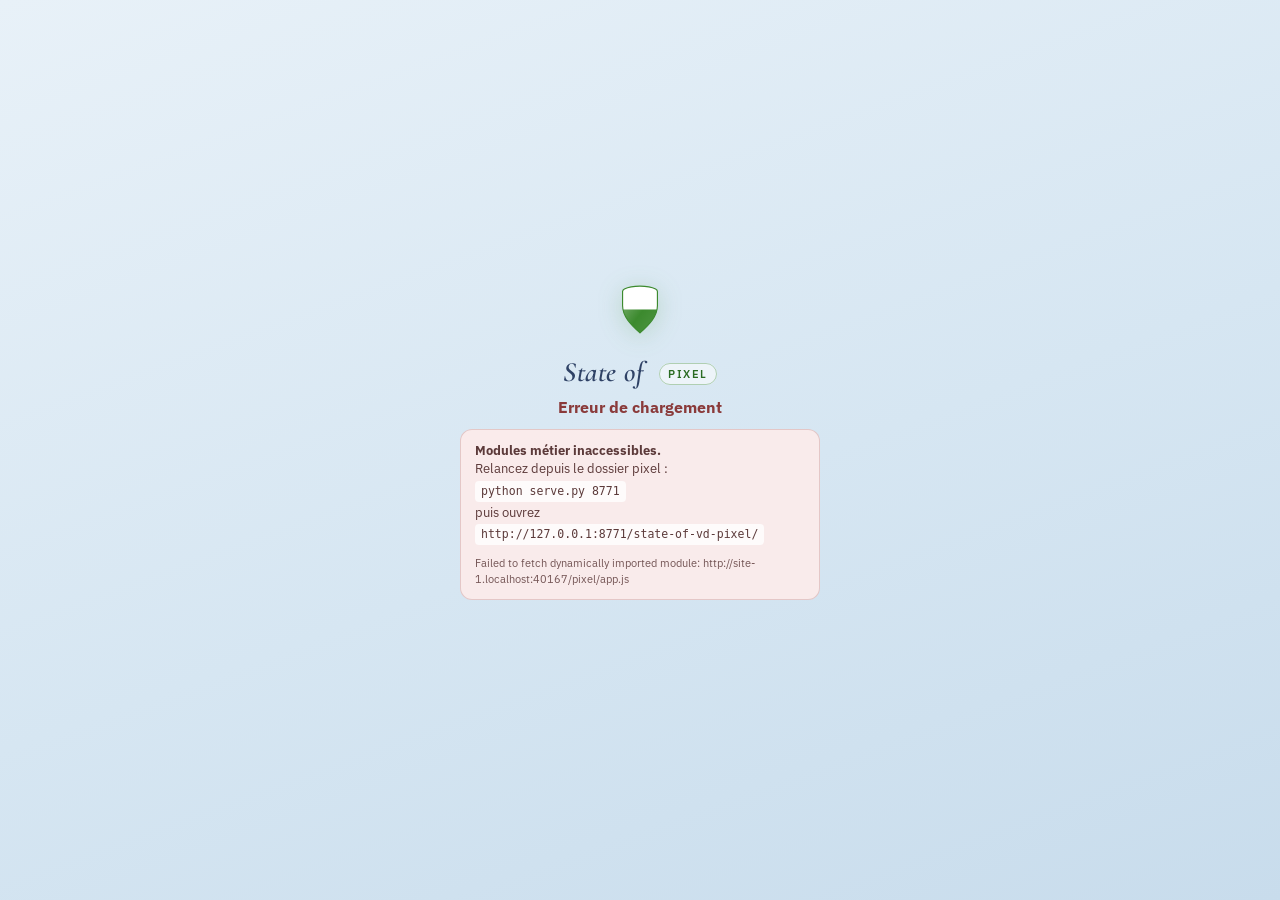
==== commit c2b52042: "feat(compose): Sunnyside v2 no-stretch + cobble paths + path_graph Prefabs stamped at native Room1 s" ====
--- a/pixel/index.html
+++ b/pixel/index.html
@@ -134,7 +134,7 @@
              Relancez depuis le dossier pixel&nbsp;:<br/>
              <code>python serve.py 8771</code><br/>
              puis ouvrez<br/>
-             <code>http://127.0.0.1:8771/pixel/</code><br/>
+             <code>http://127.0.0.1:8771/state-of-vd-pixel/</code><br/>
              <span class="boot__detail">${msg}</span>`
           : `<span class="boot__detail">${msg}</span><br/>Voir la console (F12).`;
       }
--- a/pixel/style.css
+++ b/pixel/style.css
@@ -27,16 +27,27 @@
 body {
   margin: 0;
   height: 100%;
+  width: 100%;
   overflow: hidden;
   font-family: var(--font);
   color: var(--ink);
   background: #d6e6f2;
 }
+/* Garantit un host non-nul même si le parent embed a un layout bizarre */
+html {
+  min-height: 100%;
+}
+body {
+  min-height: 100vh;
+  min-height: 100dvh;
+}
 
 .sovd-root {
   position: relative;
   width: 100%;
   height: 100%;
+  min-height: 100vh;
+  min-height: 100dvh;
   overflow: hidden;
   background: #d6e6f2;
   isolation: isolate;
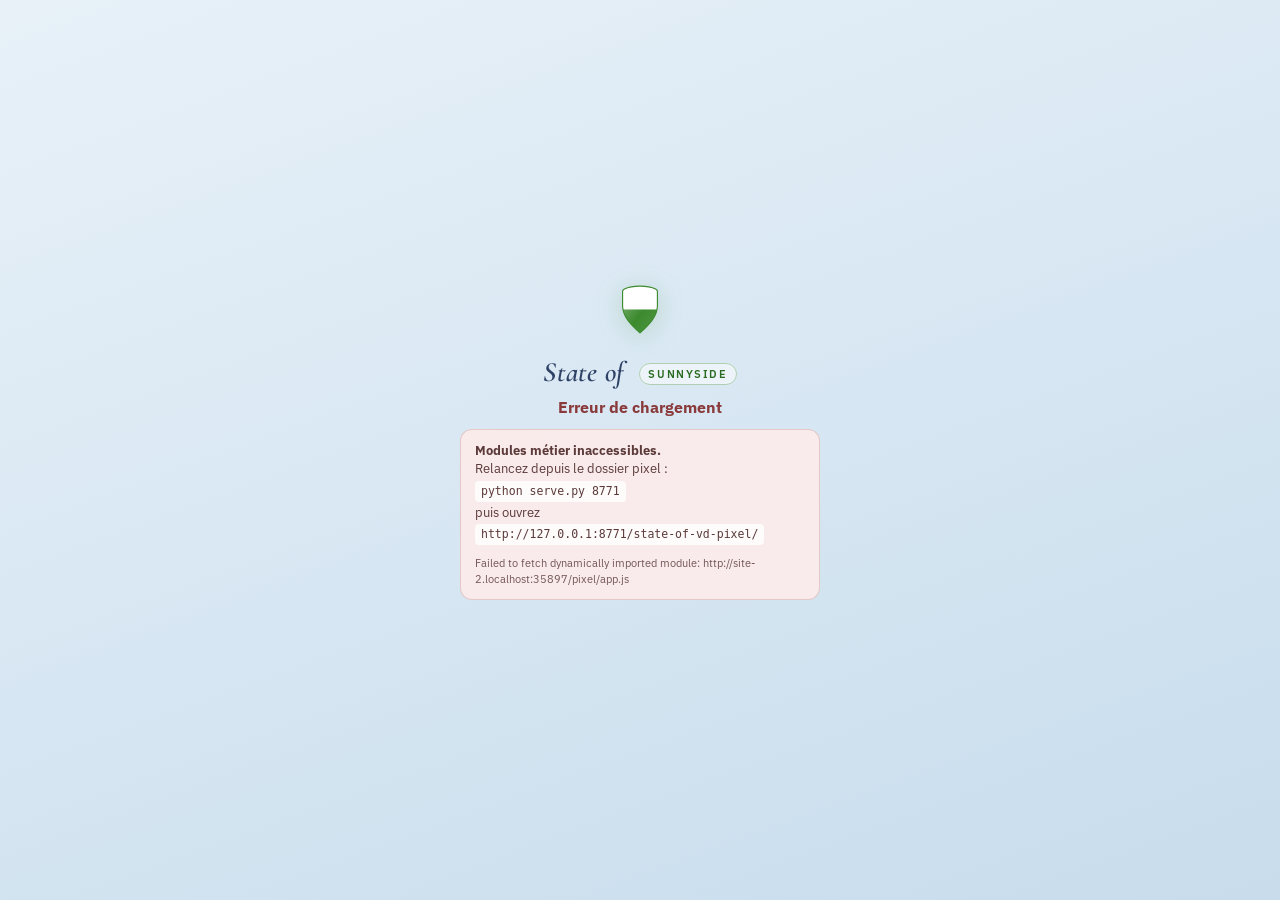
==== commit 3ff1949c: "feat(compose): Sunnyside v3 dense multi-prefab dual-LOD + HUD sprites - Roofs: exterior prefab clust" ====
--- a/pixel/index.html
+++ b/pixel/index.html
@@ -4,8 +4,8 @@
   <meta charset="utf-8" />
   <meta name="viewport" content="width=device-width, initial-scale=1" />
   <meta http-equiv="Cache-Control" content="no-store, no-cache, must-revalidate, max-age=0" />
-  <title>State of — Place du Château (pixel)</title>
-  <meta name="description" content="Simulation institutionnelle vaudoise — plan d’architecte pixel, UX Mode Parcours." />
+  <title>State of — Place du Château (Sunnyside)</title>
+  <meta name="description" content="Simulation institutionnelle vaudoise — dual-LOD Sunnyside, UX Mode Parcours." />
   <meta name="theme-color" content="#d6e6f2" />
   <link rel="icon" href="assets/blason-vaud.svg" type="image/svg+xml" />
   <link rel="preconnect" href="https://fonts.googleapis.com" />
@@ -18,8 +18,8 @@
     <div id="boot" class="boot" aria-live="polite">
       <div class="boot__inner">
         <img src="assets/blason-vaud.svg" width="44" height="52" alt="" />
-        <p class="boot__title"><em>State of</em> <span>pixel</span></p>
-        <p class="boot__sub" id="boot-sub">Place du Château · plan d’architecte animé</p>
+        <p class="boot__title"><em>State of</em> <span>Sunnyside</span></p>
+        <p class="boot__sub" id="boot-sub">Place du Château · dual-LOD Sunnyside</p>
         <p class="boot__hint" id="boot-hint">Chargement des modules…</p>
         <div class="boot__bar" id="boot-bar"><i></i></div>
       </div>
@@ -35,7 +35,7 @@
       <div class="brand" title="State of — Canton de Vaud">
         <em>State of</em>
         <img src="assets/blason-vaud.svg" width="28" height="34" alt="" draggable="false" />
-        <span class="brand__tag">pixel</span>
+        <span class="brand__tag">Sunnyside</span>
       </div>
     </div>
 
@@ -80,11 +80,17 @@
         <div class="sp-bar-right">
           <div class="sp-transport" role="group" aria-label="Lecture">
             <span class="sp-state-pill" id="sp-state-pill" aria-live="polite">Prêt</span>
-            <button type="button" id="sp-play" class="sp-btn primary" title="Lecture">▶</button>
-            <button type="button" id="sp-pause" class="sp-btn" title="Pause" disabled>❚❚</button>
-            <button type="button" id="sp-stop" class="sp-btn stop" title="Arrêter" disabled>■</button>
-            <button type="button" id="sp-speed" class="sp-speed-btn" title="Vitesse ×1" data-speed-i="1">
-              <span class="sp-speed-bars" aria-hidden="true"><i class="on"></i><i class="on"></i><i></i></span>
+            <button type="button" id="sp-play" class="sp-btn primary sp-btn--ico" title="Lecture" aria-label="Lecture">
+              <img src="assets/sprite-library/custom/ux_icons/tr_play.png" width="16" height="16" alt="" draggable="false" class="px-ico" />
+            </button>
+            <button type="button" id="sp-pause" class="sp-btn sp-btn--ico" title="Pause" aria-label="Pause" disabled>
+              <img src="assets/sprite-library/custom/ux_icons/tr_pause.png" width="16" height="16" alt="" draggable="false" class="px-ico" />
+            </button>
+            <button type="button" id="sp-stop" class="sp-btn stop sp-btn--ico" title="Arrêter" aria-label="Arrêter" disabled>
+              <img src="assets/sprite-library/custom/ux_icons/tr_stop.png" width="16" height="16" alt="" draggable="false" class="px-ico" />
+            </button>
+            <button type="button" id="sp-speed" class="sp-speed-btn sp-btn--ico" title="Vitesse ×1" data-speed-i="1" aria-label="Vitesse">
+              <img src="assets/sprite-library/custom/ux_icons/tr_speed_norm.png" width="16" height="16" alt="" draggable="false" class="px-ico" id="sp-speed-ico" />
               <span class="sp-speed-lab">×1</span>
             </button>
           </div>
--- a/pixel/style.css
+++ b/pixel/style.css
@@ -441,6 +441,26 @@
   cursor: pointer;
   font-size: 0.85rem;
   transition: transform 0.15s, background 0.15s;
+  display: inline-flex;
+  align-items: center;
+  justify-content: center;
+  padding: 0;
+}
+/* Sprites UX custom TASK-119 — ratio 1:1, nearest-neighbor */
+.px-ico {
+  width: 16px;
+  height: 16px;
+  image-rendering: pixelated;
+  image-rendering: crisp-edges;
+  pointer-events: none;
+  display: block;
+}
+.sp-btn.primary .px-ico {
+  /* play sur fond vert : garder pixels nets */
+  filter: drop-shadow(0 0 0 transparent);
+}
+.sp-btn--ico {
+  line-height: 0;
 }
 .sp-btn:hover:not(:disabled) {
   transform: scale(1.05);
@@ -1531,14 +1551,26 @@
 }
 .sovd-ariane__step.is-current .sovd-ariane__dot,
 .sovd-ariane__step.is-active .sovd-ariane__dot {
-  background: rgba(62, 122, 82, 0.35);
+  background:
+    url("assets/sprite-library/custom/ux_icons/badge_current.png") center / 14px 14px no-repeat,
+    rgba(62, 122, 82, 0.35);
   border-color: rgba(62, 122, 82, 0.55);
+  color: transparent;
+  box-shadow: 0 0 0 3px rgba(62, 122, 82, 0.2);
+  image-rendering: pixelated;
+}
+.sovd-ariane__step.is-current .sovd-ariane__n,
+.sovd-ariane__step.is-active .sovd-ariane__n {
+  /* numéro reste lisible au-dessus du badge pixel */
   color: #1e4a2c;
-  box-shadow: 0 0 0 3px rgba(62, 122, 82, 0.2);
+  text-shadow: 0 0 2px #fff;
 }
 .sovd-ariane__step.is-done .sovd-ariane__dot {
-  background: rgba(47, 66, 102, 0.14);
+  background:
+    url("assets/sprite-library/custom/ux_icons/badge_done.png") center / 14px 14px no-repeat,
+    rgba(47, 66, 102, 0.14);
   color: #2f4266;
+  image-rendering: pixelated;
 }
 .sovd-ariane__step.is-awaiting .sovd-ariane__dot {
   background: rgba(255, 214, 102, 0.75);
